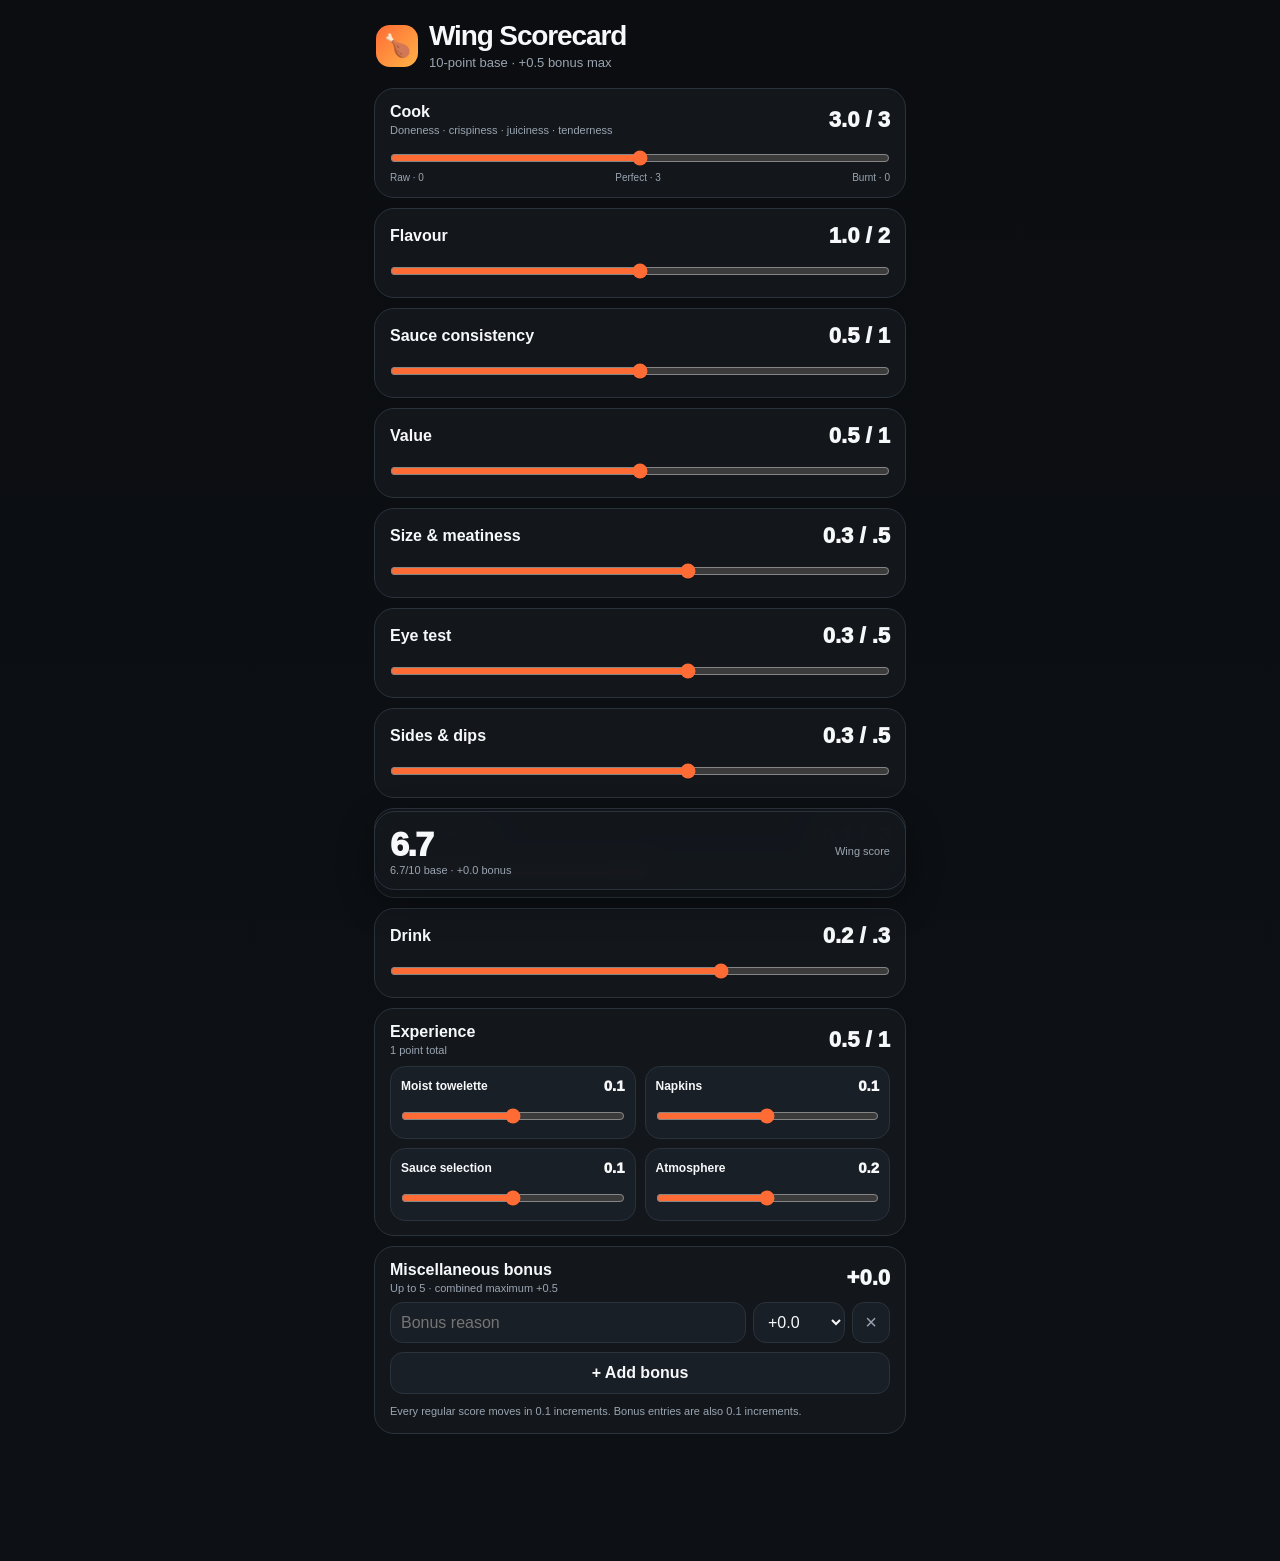
==== wing-scorecard/index.html @ 2685dff7 "Add interactive wing scorecard" ====
<!doctype html>
<html lang="en">
<head>
<meta charset="utf-8">
<meta name="viewport" content="width=device-width,initial-scale=1,viewport-fit=cover">
<title>Wing Scorecard</title>
<style>
:root{--bg:#0b0d10;--card:#13171c;--card2:#191f26;--line:#2a323c;--text:#f7f8fa;--muted:#9aa5b1;--accent:#ff6b35;--accent2:#ffb347}
*{box-sizing:border-box}
body{margin:0;background:linear-gradient(180deg,#0b0d10,#0d1116);color:var(--text);font-family:-apple-system,BlinkMacSystemFont,"Segoe UI",Inter,sans-serif}
main{max-width:560px;margin:auto;padding:18px 14px 34px}
header{display:flex;align-items:center;gap:11px;margin:4px 2px 18px}.logo{width:42px;height:42px;border-radius:14px;background:linear-gradient(135deg,var(--accent),var(--accent2));display:grid;place-items:center;font-size:22px}
h1{font-size:28px;line-height:1;margin:0;letter-spacing:-.04em}.subtitle{font-size:13px;color:var(--muted);margin-top:5px}
.card{background:var(--card);border:1px solid var(--line);border-radius:20px;padding:14px 15px;margin:10px 0}.topline{display:flex;align-items:center;justify-content:space-between;gap:12px}.label{font-weight:850}.hint{font-size:11px;color:var(--muted);margin-top:3px}.num{font-size:22px;font-weight:950;white-space:nowrap}
input[type=range]{width:100%;margin:14px 0 0;accent-color:var(--accent)}.ends{display:flex;justify-content:space-between;color:var(--muted);font-size:10px;margin-top:2px}
.grid{display:grid;grid-template-columns:1fr 1fr;gap:9px;margin-top:10px}.mini{background:var(--card2);border:1px solid var(--line);border-radius:15px;padding:10px}.mini .label{font-size:12px}.mini .num{font-size:15px}
.bonus-item{display:grid;grid-template-columns:minmax(0,1fr) 92px 38px;gap:7px;margin-top:8px}input[type=text],select,button{font:inherit}input[type=text],select{min-width:0;background:var(--card2);color:var(--text);border:1px solid var(--line);border-radius:13px;padding:10px}.remove{background:var(--card2);border:1px solid var(--line);border-radius:12px;color:var(--muted);font-size:20px}.add{width:100%;margin-top:9px;background:var(--card2);color:var(--text);border:1px solid var(--line);border-radius:13px;padding:11px;font-weight:800}.note{font-size:11px;line-height:1.4;color:var(--muted);margin-top:10px}
.total{position:sticky;bottom:10px;z-index:10;margin-top:14px;background:rgba(19,23,28,.97);backdrop-filter:blur(16px);border:1px solid var(--line);border-radius:21px;padding:13px 15px;display:flex;align-items:center;justify-content:space-between;box-shadow:0 12px 35px rgba(0,0,0,.35)}.final{font-size:34px;font-weight:950;letter-spacing:-.05em}.detail{font-size:11px;color:var(--muted)}@media(max-width:360px){.grid{grid-template-columns:1fr}.bonus-item{grid-template-columns:minmax(0,1fr) 84px 36px}}
</style>
</head>
<body>
<main>
<header><div class="logo">🍗</div><div><h1>Wing Scorecard</h1><div class="subtitle">10-point base · +0.5 bonus max</div></div></header>
<div class="card"><div class="topline"><div><div class="label">Cook</div><div class="hint">Doneness · crispiness · juiciness · tenderness</div></div><div class="num"><span id="cookScore">3.0</span> / 3</div></div><input id="cook" type="range" min="0" max="60" step="1" value="30"><div class="ends"><span>Raw · 0</span><span>Perfect · 3</span><span>Burnt · 0</span></div></div>
<div class="card"><div class="topline"><div class="label">Flavour</div><div class="num"><span id="flavourScore">1.0</span> / 2</div></div><input id="flavour" type="range" min="0" max="2" step=".1" value="1"></div>
<div class="card"><div class="topline"><div class="label">Sauce consistency</div><div class="num"><span id="sauceScore">0.5</span> / 1</div></div><input id="sauce" type="range" min="0" max="1" step=".1" value=".5"></div>
<div class="card"><div class="topline"><div class="label">Value</div><div class="num"><span id="valueScore">0.5</span> / 1</div></div><input id="value" type="range" min="0" max="1" step=".1" value=".5"></div>
<div class="card"><div class="topline"><div class="label">Size & meatiness</div><div class="num"><span id="sizeScore">0.3</span> / .5</div></div><input id="size" type="range" min="0" max=".5" step=".1" value=".3"></div>
<div class="card"><div class="topline"><div class="label">Eye test</div><div class="num"><span id="eyeScore">0.3</span> / .5</div></div><input id="eye" type="range" min="0" max=".5" step=".1" value=".3"></div>
<div class="card"><div class="topline"><div class="label">Sides & dips</div><div class="num"><span id="sidesScore">0.3</span> / .5</div></div><input id="sides" type="range" min="0" max=".5" step=".1" value=".3"></div>
<div class="card"><div class="topline"><div class="label">Flats : drums</div><div class="num"><span id="ratioScore">0.1</span> / .2</div></div><input id="ratio" type="range" min="0" max=".2" step=".1" value=".1"></div>
<div class="card"><div class="topline"><div class="label">Drink</div><div class="num"><span id="drinkScore">0.2</span> / .3</div></div><input id="drink" type="range" min="0" max=".3" step=".1" value=".2"></div>
<div class="card"><div class="topline"><div><div class="label">Experience</div><div class="hint">1 point total</div></div><div class="num"><span id="experienceScore">0.5</span> / 1</div></div><div class="grid"><div class="mini"><div class="topline"><div class="label">Moist towelette</div><div class="num" id="towScore">0.1</div></div><input id="tow" type="range" min="0" max=".2" step=".1" value=".1"></div><div class="mini"><div class="topline"><div class="label">Napkins</div><div class="num" id="napScore">0.1</div></div><input id="nap" type="range" min="0" max=".2" step=".1" value=".1"></div><div class="mini"><div class="topline"><div class="label">Sauce selection</div><div class="num" id="selectionScore">0.1</div></div><input id="selection" type="range" min="0" max=".2" step=".1" value=".1"></div><div class="mini"><div class="topline"><div class="label">Atmosphere</div><div class="num" id="atmosphereScore">0.2</div></div><input id="atmosphere" type="range" min="0" max=".4" step=".1" value=".2"></div></div></div>
<div class="card"><div class="topline"><div><div class="label">Miscellaneous bonus</div><div class="hint">Up to 5 · combined maximum +0.5</div></div><div class="num" id="bonusTotal">+0.0</div></div><div id="bonusList"></div><button class="add" id="addBonusBtn" type="button">+ Add bonus</button><div class="note">Every regular score moves in 0.1 increments. Bonus entries are also 0.1 increments.</div></div>
<div class="total"><div><div class="final" id="finalScore">6.7</div><div class="detail"><span id="baseScore">6.7</span>/10 base · <span id="bonusDetail">+0.0</span> bonus</div></div><div class="detail">Wing score</div></div>
</main>
<script>
(function(){
const metricIds=["flavour","sauce","value","size","eye","sides","ratio","drink"];
const outputIds={flavour:"flavourScore",sauce:"sauceScore",value:"valueScore",size:"sizeScore",eye:"eyeScore",sides:"sidesScore",ratio:"ratioScore",drink:"drinkScore"};
function el(id){return document.getElementById(id)}
function val(id){return Number(el(id).value||0)}
function one(x){return (Math.round(x*10)/10).toFixed(1)}
function cookValue(){const p=val("cook");return Math.max(0,3-Math.abs(p-30)/10)}
function bonusTotal(){let t=0;document.querySelectorAll(".bonus-select").forEach(function(s){t+=Number(s.value||0)});return Math.round(t*10)/10}
function enforceBonus(changed){const all=[].slice.call(document.querySelectorAll(".bonus-select"));let others=0;all.forEach(function(s){if(s!==changed)others+=Number(s.value||0)});const allowed=Math.max(0,Math.round((0.5-others)*10)/10);if(Number(changed.value)>allowed)changed.value=allowed.toFixed(1)}
function update(){let cook=Math.round(cookValue()*10)/10;el("cookScore").textContent=one(cook);let base=cook;metricIds.forEach(function(id){const v=val(id);base+=v;el(outputIds[id]).textContent=one(v)});const tow=val("tow"),nap=val("nap"),sel=val("selection"),atm=val("atmosphere");el("towScore").textContent=one(tow);el("napScore").textContent=one(nap);el("selectionScore").textContent=one(sel);el("atmosphereScore").textContent=one(atm);const exp=Math.round((tow+nap+sel+atm)*10)/10;el("experienceScore").textContent=one(exp);base=Math.round((base+exp)*10)/10;const bonus=bonusTotal();const final=Math.round((base+bonus)*10)/10;el("baseScore").textContent=one(base);el("bonusTotal").textContent="+"+one(bonus);el("bonusDetail").textContent="+"+one(bonus);el("finalScore").textContent=one(final)}
function updateBonusButton(){const c=document.querySelectorAll(".bonus-item").length;const b=el("addBonusBtn");b.disabled=c>=5;b.textContent=c>=5?"5 bonuses max":"+ Add bonus";b.style.opacity=c>=5?".45":"1"}
function addBonus(){if(document.querySelectorAll(".bonus-item").length>=5)return;const row=document.createElement("div");row.className="bonus-item";const input=document.createElement("input");input.type="text";input.placeholder="Bonus reason";const select=document.createElement("select");select.className="bonus-select";for(let i=0;i<=5;i++){const o=document.createElement("option");o.value=(i/10).toFixed(1);o.textContent="+"+(i/10).toFixed(1);select.appendChild(o)}select.addEventListener("change",function(){enforceBonus(select);update()});const remove=document.createElement("button");remove.type="button";remove.className="remove";remove.textContent="×";remove.addEventListener("click",function(){row.remove();updateBonusButton();update()});row.appendChild(input);row.appendChild(select);row.appendChild(remove);el("bonusList").appendChild(row);updateBonusButton();update()}
["cook"].concat(metricIds,["tow","nap","selection","atmosphere"]).forEach(function(id){el(id).addEventListener("input",update);el(id).addEventListener("change",update)});el("addBonusBtn").addEventListener("click",addBonus);addBonus();update();
})();
</script>
</body>
</html>
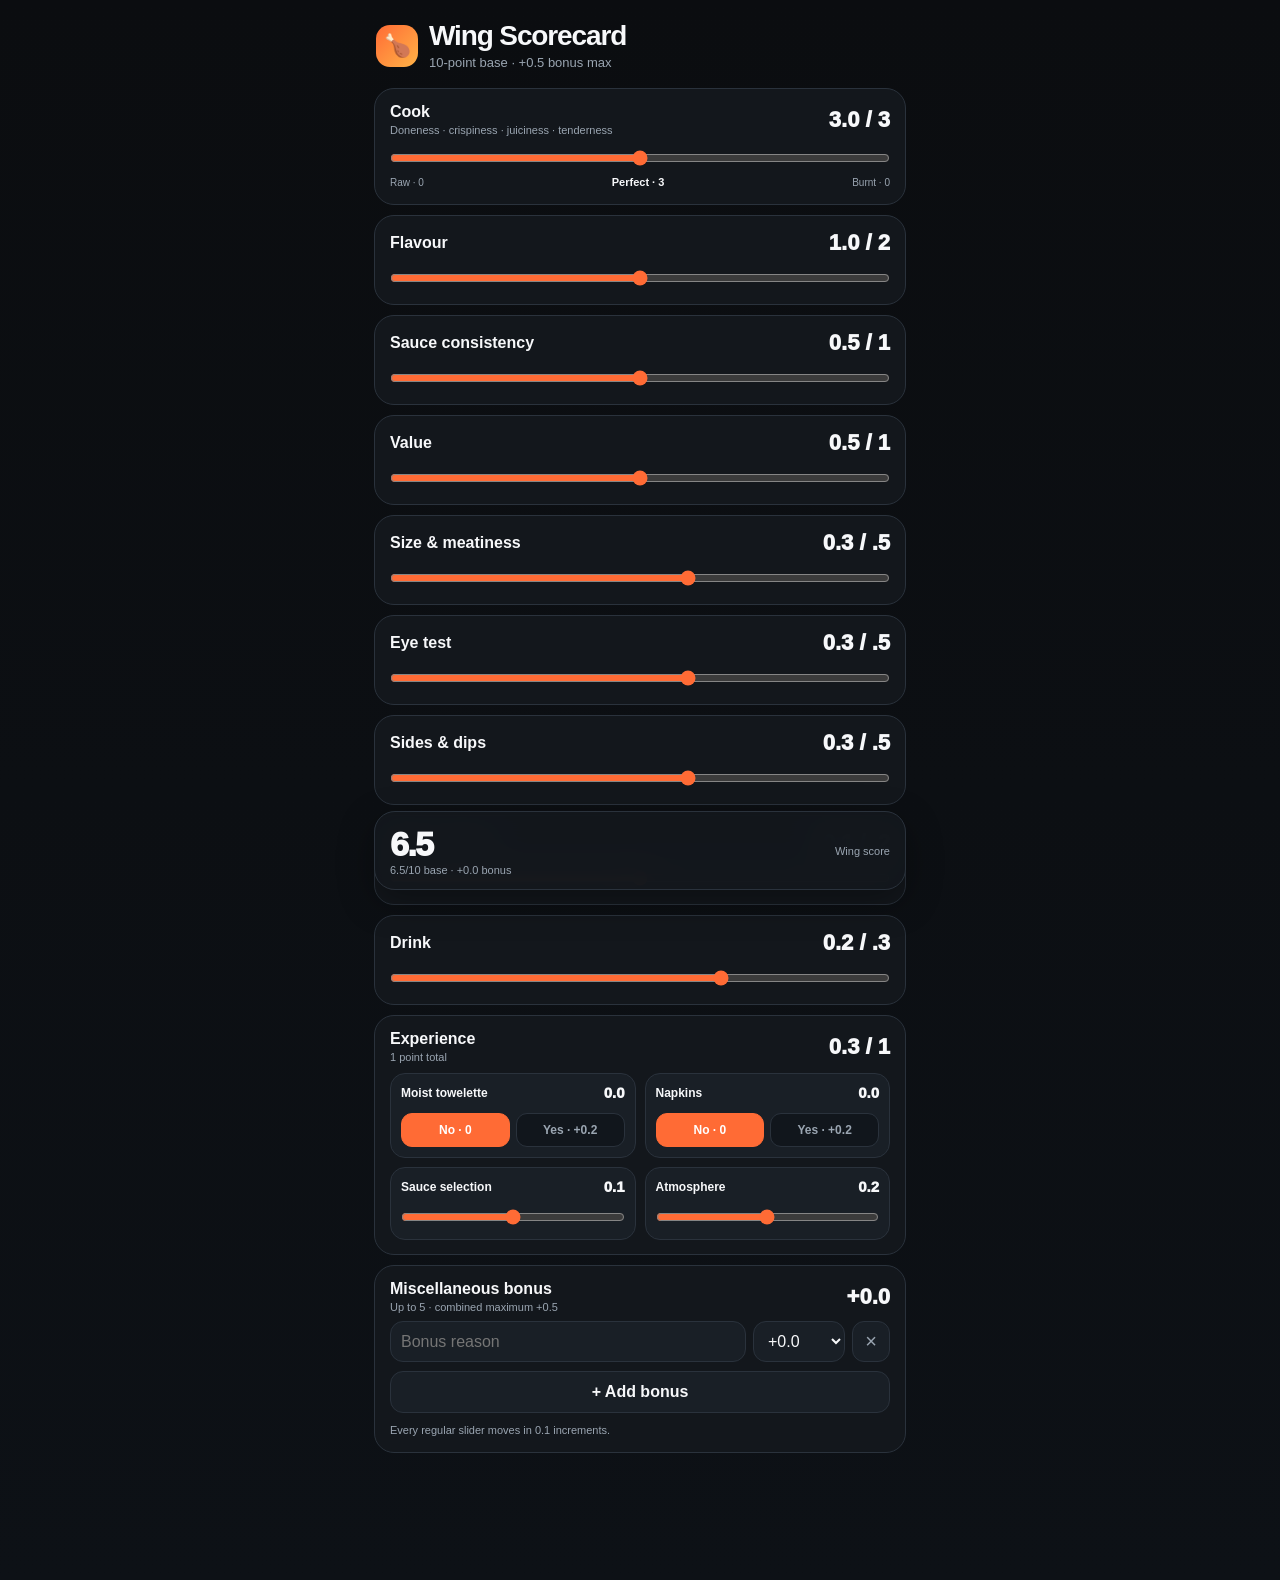
==== commit 36b1c291: "Refine cook slider and binary experience controls" ====
--- a/wing-scorecard/index.html
+++ b/wing-scorecard/index.html
@@ -6,22 +6,12 @@
 <title>Wing Scorecard</title>
 <style>
 :root{--bg:#0b0d10;--card:#13171c;--card2:#191f26;--line:#2a323c;--text:#f7f8fa;--muted:#9aa5b1;--accent:#ff6b35;--accent2:#ffb347}
-*{box-sizing:border-box}
-body{margin:0;background:linear-gradient(180deg,#0b0d10,#0d1116);color:var(--text);font-family:-apple-system,BlinkMacSystemFont,"Segoe UI",Inter,sans-serif}
-main{max-width:560px;margin:auto;padding:18px 14px 34px}
-header{display:flex;align-items:center;gap:11px;margin:4px 2px 18px}.logo{width:42px;height:42px;border-radius:14px;background:linear-gradient(135deg,var(--accent),var(--accent2));display:grid;place-items:center;font-size:22px}
-h1{font-size:28px;line-height:1;margin:0;letter-spacing:-.04em}.subtitle{font-size:13px;color:var(--muted);margin-top:5px}
-.card{background:var(--card);border:1px solid var(--line);border-radius:20px;padding:14px 15px;margin:10px 0}.topline{display:flex;align-items:center;justify-content:space-between;gap:12px}.label{font-weight:850}.hint{font-size:11px;color:var(--muted);margin-top:3px}.num{font-size:22px;font-weight:950;white-space:nowrap}
-input[type=range]{width:100%;margin:14px 0 0;accent-color:var(--accent)}.ends{display:flex;justify-content:space-between;color:var(--muted);font-size:10px;margin-top:2px}
-.grid{display:grid;grid-template-columns:1fr 1fr;gap:9px;margin-top:10px}.mini{background:var(--card2);border:1px solid var(--line);border-radius:15px;padding:10px}.mini .label{font-size:12px}.mini .num{font-size:15px}
-.bonus-item{display:grid;grid-template-columns:minmax(0,1fr) 92px 38px;gap:7px;margin-top:8px}input[type=text],select,button{font:inherit}input[type=text],select{min-width:0;background:var(--card2);color:var(--text);border:1px solid var(--line);border-radius:13px;padding:10px}.remove{background:var(--card2);border:1px solid var(--line);border-radius:12px;color:var(--muted);font-size:20px}.add{width:100%;margin-top:9px;background:var(--card2);color:var(--text);border:1px solid var(--line);border-radius:13px;padding:11px;font-weight:800}.note{font-size:11px;line-height:1.4;color:var(--muted);margin-top:10px}
-.total{position:sticky;bottom:10px;z-index:10;margin-top:14px;background:rgba(19,23,28,.97);backdrop-filter:blur(16px);border:1px solid var(--line);border-radius:21px;padding:13px 15px;display:flex;align-items:center;justify-content:space-between;box-shadow:0 12px 35px rgba(0,0,0,.35)}.final{font-size:34px;font-weight:950;letter-spacing:-.05em}.detail{font-size:11px;color:var(--muted)}@media(max-width:360px){.grid{grid-template-columns:1fr}.bonus-item{grid-template-columns:minmax(0,1fr) 84px 36px}}
+*{box-sizing:border-box}body{margin:0;background:linear-gradient(180deg,#0b0d10,#0d1116);color:var(--text);font-family:-apple-system,BlinkMacSystemFont,"Segoe UI",Inter,sans-serif}main{max-width:560px;margin:auto;padding:18px 14px 34px}header{display:flex;align-items:center;gap:11px;margin:4px 2px 18px}.logo{width:42px;height:42px;border-radius:14px;background:linear-gradient(135deg,var(--accent),var(--accent2));display:grid;place-items:center;font-size:22px}h1{font-size:28px;line-height:1;margin:0;letter-spacing:-.04em}.subtitle{font-size:13px;color:var(--muted);margin-top:5px}.card{background:var(--card);border:1px solid var(--line);border-radius:20px;padding:14px 15px;margin:10px 0}.topline{display:flex;align-items:center;justify-content:space-between;gap:12px}.label{font-weight:850}.hint{font-size:11px;color:var(--muted);margin-top:3px}.num{font-size:22px;font-weight:950;white-space:nowrap}input[type=range]{width:100%;margin:14px 0 0;accent-color:var(--accent)}.ends{display:flex;justify-content:space-between;align-items:center;color:var(--muted);font-size:10px;margin-top:4px}.perfect{appearance:none;border:0;background:transparent;color:var(--text);font-weight:900;font-size:11px;padding:6px 12px;margin:-4px 0;border-radius:999px;cursor:pointer}.perfect:active{background:var(--card2)}.grid{display:grid;grid-template-columns:1fr 1fr;gap:9px;margin-top:10px}.mini{background:var(--card2);border:1px solid var(--line);border-radius:15px;padding:10px}.mini .label{font-size:12px}.mini .num{font-size:15px}.binary{display:grid;grid-template-columns:1fr 1fr;gap:6px;margin-top:12px}.binary button{border:1px solid var(--line);border-radius:11px;padding:9px 6px;background:#11161c;color:var(--muted);font-weight:850;font-size:12px}.binary button.active{background:var(--accent);border-color:var(--accent);color:#fff}.bonus-item{display:grid;grid-template-columns:minmax(0,1fr) 92px 38px;gap:7px;margin-top:8px}input[type=text],select,button{font:inherit}input[type=text],select{min-width:0;background:var(--card2);color:var(--text);border:1px solid var(--line);border-radius:13px;padding:10px}.remove{background:var(--card2);border:1px solid var(--line);border-radius:12px;color:var(--muted);font-size:20px}.add{width:100%;margin-top:9px;background:var(--card2);color:var(--text);border:1px solid var(--line);border-radius:13px;padding:11px;font-weight:800}.note{font-size:11px;line-height:1.4;color:var(--muted);margin-top:10px}.total{position:sticky;bottom:10px;z-index:10;margin-top:14px;background:rgba(19,23,28,.97);backdrop-filter:blur(16px);border:1px solid var(--line);border-radius:21px;padding:13px 15px;display:flex;align-items:center;justify-content:space-between;box-shadow:0 12px 35px rgba(0,0,0,.35)}.final{font-size:34px;font-weight:950;letter-spacing:-.05em}.detail{font-size:11px;color:var(--muted)}@media(max-width:360px){.grid{grid-template-columns:1fr}.bonus-item{grid-template-columns:minmax(0,1fr) 84px 36px}}
 </style>
 </head>
-<body>
-<main>
+<body><main>
 <header><div class="logo">🍗</div><div><h1>Wing Scorecard</h1><div class="subtitle">10-point base · +0.5 bonus max</div></div></header>
-<div class="card"><div class="topline"><div><div class="label">Cook</div><div class="hint">Doneness · crispiness · juiciness · tenderness</div></div><div class="num"><span id="cookScore">3.0</span> / 3</div></div><input id="cook" type="range" min="0" max="60" step="1" value="30"><div class="ends"><span>Raw · 0</span><span>Perfect · 3</span><span>Burnt · 0</span></div></div>
+<div class="card"><div class="topline"><div><div class="label">Cook</div><div class="hint">Doneness · crispiness · juiciness · tenderness</div></div><div class="num"><span id="cookScore">3.0</span> / 3</div></div><input id="cook" type="range" min="0" max="60" step="1" value="30"><div class="ends"><span>Raw · 0</span><button class="perfect" id="perfectCook" type="button">Perfect · 3</button><span>Burnt · 0</span></div></div>
 <div class="card"><div class="topline"><div class="label">Flavour</div><div class="num"><span id="flavourScore">1.0</span> / 2</div></div><input id="flavour" type="range" min="0" max="2" step=".1" value="1"></div>
 <div class="card"><div class="topline"><div class="label">Sauce consistency</div><div class="num"><span id="sauceScore">0.5</span> / 1</div></div><input id="sauce" type="range" min="0" max="1" step=".1" value=".5"></div>
 <div class="card"><div class="topline"><div class="label">Value</div><div class="num"><span id="valueScore">0.5</span> / 1</div></div><input id="value" type="range" min="0" max="1" step=".1" value=".5"></div>
@@ -30,25 +20,27 @@
 <div class="card"><div class="topline"><div class="label">Sides & dips</div><div class="num"><span id="sidesScore">0.3</span> / .5</div></div><input id="sides" type="range" min="0" max=".5" step=".1" value=".3"></div>
 <div class="card"><div class="topline"><div class="label">Flats : drums</div><div class="num"><span id="ratioScore">0.1</span> / .2</div></div><input id="ratio" type="range" min="0" max=".2" step=".1" value=".1"></div>
 <div class="card"><div class="topline"><div class="label">Drink</div><div class="num"><span id="drinkScore">0.2</span> / .3</div></div><input id="drink" type="range" min="0" max=".3" step=".1" value=".2"></div>
-<div class="card"><div class="topline"><div><div class="label">Experience</div><div class="hint">1 point total</div></div><div class="num"><span id="experienceScore">0.5</span> / 1</div></div><div class="grid"><div class="mini"><div class="topline"><div class="label">Moist towelette</div><div class="num" id="towScore">0.1</div></div><input id="tow" type="range" min="0" max=".2" step=".1" value=".1"></div><div class="mini"><div class="topline"><div class="label">Napkins</div><div class="num" id="napScore">0.1</div></div><input id="nap" type="range" min="0" max=".2" step=".1" value=".1"></div><div class="mini"><div class="topline"><div class="label">Sauce selection</div><div class="num" id="selectionScore">0.1</div></div><input id="selection" type="range" min="0" max=".2" step=".1" value=".1"></div><div class="mini"><div class="topline"><div class="label">Atmosphere</div><div class="num" id="atmosphereScore">0.2</div></div><input id="atmosphere" type="range" min="0" max=".4" step=".1" value=".2"></div></div></div>
-<div class="card"><div class="topline"><div><div class="label">Miscellaneous bonus</div><div class="hint">Up to 5 · combined maximum +0.5</div></div><div class="num" id="bonusTotal">+0.0</div></div><div id="bonusList"></div><button class="add" id="addBonusBtn" type="button">+ Add bonus</button><div class="note">Every regular score moves in 0.1 increments. Bonus entries are also 0.1 increments.</div></div>
-<div class="total"><div><div class="final" id="finalScore">6.7</div><div class="detail"><span id="baseScore">6.7</span>/10 base · <span id="bonusDetail">+0.0</span> bonus</div></div><div class="detail">Wing score</div></div>
+<div class="card"><div class="topline"><div><div class="label">Experience</div><div class="hint">1 point total</div></div><div class="num"><span id="experienceScore">0.3</span> / 1</div></div><div class="grid">
+<div class="mini"><div class="topline"><div class="label">Moist towelette</div><div class="num" id="towScore">0.0</div></div><div class="binary" data-binary="tow"><button type="button" class="active" data-value="0">No · 0</button><button type="button" data-value=".2">Yes · +0.2</button></div></div>
+<div class="mini"><div class="topline"><div class="label">Napkins</div><div class="num" id="napScore">0.0</div></div><div class="binary" data-binary="nap"><button type="button" class="active" data-value="0">No · 0</button><button type="button" data-value=".2">Yes · +0.2</button></div></div>
+<div class="mini"><div class="topline"><div class="label">Sauce selection</div><div class="num" id="selectionScore">0.1</div></div><input id="selection" type="range" min="0" max=".2" step=".1" value=".1"></div>
+<div class="mini"><div class="topline"><div class="label">Atmosphere</div><div class="num" id="atmosphereScore">0.2</div></div><input id="atmosphere" type="range" min="0" max=".4" step=".1" value=".2"></div></div></div>
+<div class="card"><div class="topline"><div><div class="label">Miscellaneous bonus</div><div class="hint">Up to 5 · combined maximum +0.5</div></div><div class="num" id="bonusTotal">+0.0</div></div><div id="bonusList"></div><button class="add" id="addBonusBtn" type="button">+ Add bonus</button><div class="note">Every regular slider moves in 0.1 increments.</div></div>
+<div class="total"><div><div class="final" id="finalScore">6.5</div><div class="detail"><span id="baseScore">6.5</span>/10 base · <span id="bonusDetail">+0.0</span> bonus</div></div><div class="detail">Wing score</div></div>
 </main>
 <script>
 (function(){
-const metricIds=["flavour","sauce","value","size","eye","sides","ratio","drink"];
-const outputIds={flavour:"flavourScore",sauce:"sauceScore",value:"valueScore",size:"sizeScore",eye:"eyeScore",sides:"sidesScore",ratio:"ratioScore",drink:"drinkScore"};
-function el(id){return document.getElementById(id)}
-function val(id){return Number(el(id).value||0)}
-function one(x){return (Math.round(x*10)/10).toFixed(1)}
-function cookValue(){const p=val("cook");return Math.max(0,3-Math.abs(p-30)/10)}
+const metricIds=["flavour","sauce","value","size","eye","sides","ratio","drink"],outputIds={flavour:"flavourScore",sauce:"sauceScore",value:"valueScore",size:"sizeScore",eye:"eyeScore",sides:"sidesScore",ratio:"ratioScore",drink:"drinkScore"};
+const binaryValues={tow:0,nap:0};
+function el(id){return document.getElementById(id)}function val(id){return Number(el(id).value||0)}function one(x){return(Math.round(x*10)/10).toFixed(1)}function cookValue(){const p=val("cook");return Math.max(0,3-Math.abs(p-30)/10)}
 function bonusTotal(){let t=0;document.querySelectorAll(".bonus-select").forEach(function(s){t+=Number(s.value||0)});return Math.round(t*10)/10}
-function enforceBonus(changed){const all=[].slice.call(document.querySelectorAll(".bonus-select"));let others=0;all.forEach(function(s){if(s!==changed)others+=Number(s.value||0)});const allowed=Math.max(0,Math.round((0.5-others)*10)/10);if(Number(changed.value)>allowed)changed.value=allowed.toFixed(1)}
-function update(){let cook=Math.round(cookValue()*10)/10;el("cookScore").textContent=one(cook);let base=cook;metricIds.forEach(function(id){const v=val(id);base+=v;el(outputIds[id]).textContent=one(v)});const tow=val("tow"),nap=val("nap"),sel=val("selection"),atm=val("atmosphere");el("towScore").textContent=one(tow);el("napScore").textContent=one(nap);el("selectionScore").textContent=one(sel);el("atmosphereScore").textContent=one(atm);const exp=Math.round((tow+nap+sel+atm)*10)/10;el("experienceScore").textContent=one(exp);base=Math.round((base+exp)*10)/10;const bonus=bonusTotal();const final=Math.round((base+bonus)*10)/10;el("baseScore").textContent=one(base);el("bonusTotal").textContent="+"+one(bonus);el("bonusDetail").textContent="+"+one(bonus);el("finalScore").textContent=one(final)}
-function updateBonusButton(){const c=document.querySelectorAll(".bonus-item").length;const b=el("addBonusBtn");b.disabled=c>=5;b.textContent=c>=5?"5 bonuses max":"+ Add bonus";b.style.opacity=c>=5?".45":"1"}
-function addBonus(){if(document.querySelectorAll(".bonus-item").length>=5)return;const row=document.createElement("div");row.className="bonus-item";const input=document.createElement("input");input.type="text";input.placeholder="Bonus reason";const select=document.createElement("select");select.className="bonus-select";for(let i=0;i<=5;i++){const o=document.createElement("option");o.value=(i/10).toFixed(1);o.textContent="+"+(i/10).toFixed(1);select.appendChild(o)}select.addEventListener("change",function(){enforceBonus(select);update()});const remove=document.createElement("button");remove.type="button";remove.className="remove";remove.textContent="×";remove.addEventListener("click",function(){row.remove();updateBonusButton();update()});row.appendChild(input);row.appendChild(select);row.appendChild(remove);el("bonusList").appendChild(row);updateBonusButton();update()}
-["cook"].concat(metricIds,["tow","nap","selection","atmosphere"]).forEach(function(id){el(id).addEventListener("input",update);el(id).addEventListener("change",update)});el("addBonusBtn").addEventListener("click",addBonus);addBonus();update();
+function enforceBonus(changed){const all=[].slice.call(document.querySelectorAll(".bonus-select"));let others=0;all.forEach(function(s){if(s!==changed)others+=Number(s.value||0)});const allowed=Math.max(0,Math.round((.5-others)*10)/10);if(Number(changed.value)>allowed)changed.value=allowed.toFixed(1)}
+function update(){let cook=Math.round(cookValue()*10)/10;el("cookScore").textContent=one(cook);let base=cook;metricIds.forEach(function(id){const v=val(id);base+=v;el(outputIds[id]).textContent=one(v)});const tow=binaryValues.tow,nap=binaryValues.nap,sel=val("selection"),atm=val("atmosphere");el("towScore").textContent=one(tow);el("napScore").textContent=one(nap);el("selectionScore").textContent=one(sel);el("atmosphereScore").textContent=one(atm);const exp=Math.round((tow+nap+sel+atm)*10)/10;el("experienceScore").textContent=one(exp);base=Math.round((base+exp)*10)/10;const bonus=bonusTotal(),final=Math.round((base+bonus)*10)/10;el("baseScore").textContent=one(base);el("bonusTotal").textContent="+"+one(bonus);el("bonusDetail").textContent="+"+one(bonus);el("finalScore").textContent=one(final)}
+function updateBonusButton(){const c=document.querySelectorAll(".bonus-item").length,b=el("addBonusBtn");b.disabled=c>=5;b.textContent=c>=5?"5 bonuses max":"+ Add bonus";b.style.opacity=c>=5?".45":"1"}
+function addBonus(){if(document.querySelectorAll(".bonus-item").length>=5)return;const row=document.createElement("div");row.className="bonus-item";const input=document.createElement("input");input.type="text";input.placeholder="Bonus reason";const select=document.createElement("select");select.className="bonus-select";for(let i=0;i<=5;i++){const o=document.createElement("option");o.value=(i/10).toFixed(1);o.textContent="+"+(i/10).toFixed(1);select.appendChild(o)}select.addEventListener("change",function(){enforceBonus(select);update()});const remove=document.createElement("button");remove.type="button";remove.className="remove";remove.textContent="×";remove.addEventListener("click",function(){row.remove();updateBonusButton();update()});row.append(input,select,remove);el("bonusList").appendChild(row);updateBonusButton();update()}
+const cook=el("cook");cook.addEventListener("input",function(){const p=Number(cook.value);if(Math.abs(p-30)<=2)cook.value=30;update()});cook.addEventListener("change",update);el("perfectCook").addEventListener("click",function(){cook.value=30;update()});
+metricIds.concat(["selection","atmosphere"]).forEach(function(id){el(id).addEventListener("input",update);el(id).addEventListener("change",update)});
+document.querySelectorAll(".binary").forEach(function(group){group.querySelectorAll("button").forEach(function(btn){btn.addEventListener("click",function(){const key=group.dataset.binary;binaryValues[key]=Number(btn.dataset.value);group.querySelectorAll("button").forEach(function(b){b.classList.toggle("active",b===btn)});update()})})});
+el("addBonusBtn").addEventListener("click",addBonus);addBonus();update();
 })();
-</script>
-</body>
-</html>+</script></body></html>
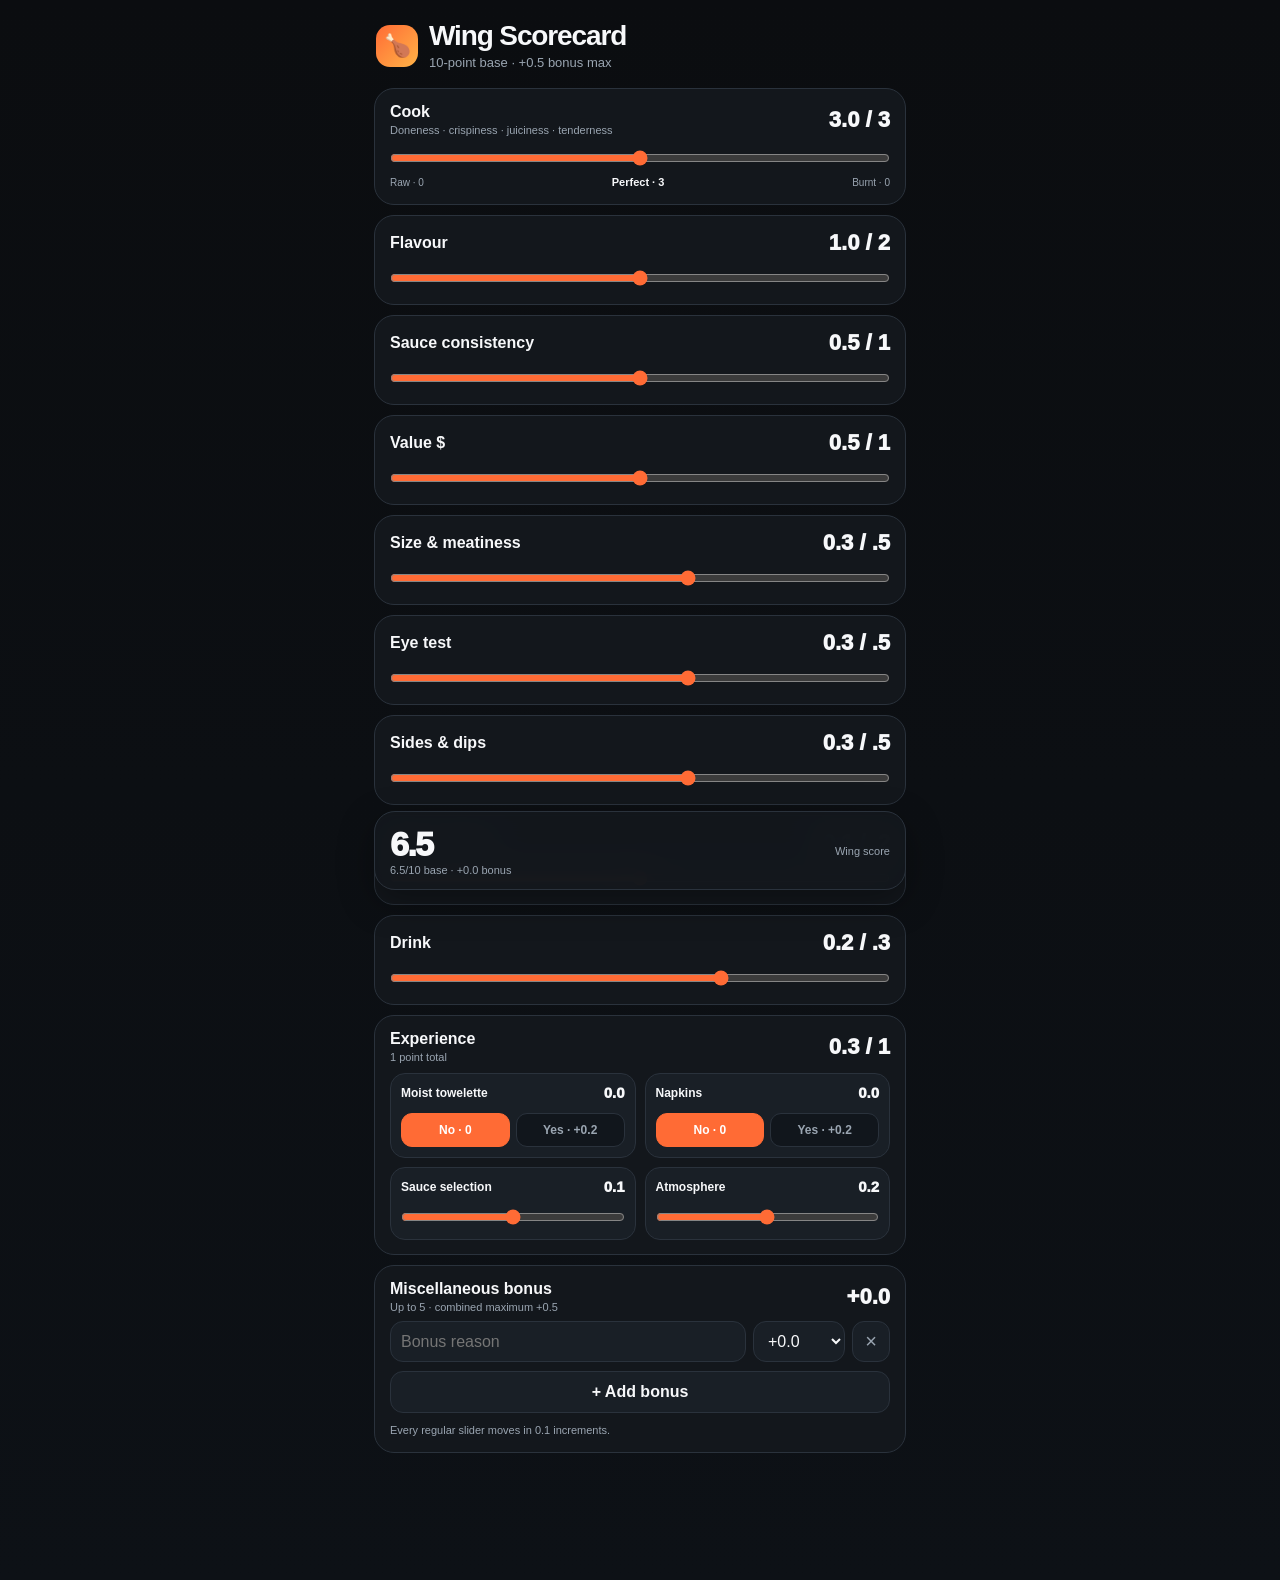
==== commit ebe2091a: "Add dollar sign to Value label" ====
--- a/wing-scorecard/index.html
+++ b/wing-scorecard/index.html
@@ -14,7 +14,7 @@
 <div class="card"><div class="topline"><div><div class="label">Cook</div><div class="hint">Doneness · crispiness · juiciness · tenderness</div></div><div class="num"><span id="cookScore">3.0</span> / 3</div></div><input id="cook" type="range" min="0" max="60" step="1" value="30"><div class="ends"><span>Raw · 0</span><button class="perfect" id="perfectCook" type="button">Perfect · 3</button><span>Burnt · 0</span></div></div>
 <div class="card"><div class="topline"><div class="label">Flavour</div><div class="num"><span id="flavourScore">1.0</span> / 2</div></div><input id="flavour" type="range" min="0" max="2" step=".1" value="1"></div>
 <div class="card"><div class="topline"><div class="label">Sauce consistency</div><div class="num"><span id="sauceScore">0.5</span> / 1</div></div><input id="sauce" type="range" min="0" max="1" step=".1" value=".5"></div>
-<div class="card"><div class="topline"><div class="label">Value</div><div class="num"><span id="valueScore">0.5</span> / 1</div></div><input id="value" type="range" min="0" max="1" step=".1" value=".5"></div>
+<div class="card"><div class="topline"><div class="label">Value $</div><div class="num"><span id="valueScore">0.5</span> / 1</div></div><input id="value" type="range" min="0" max="1" step=".1" value=".5"></div>
 <div class="card"><div class="topline"><div class="label">Size & meatiness</div><div class="num"><span id="sizeScore">0.3</span> / .5</div></div><input id="size" type="range" min="0" max=".5" step=".1" value=".3"></div>
 <div class="card"><div class="topline"><div class="label">Eye test</div><div class="num"><span id="eyeScore">0.3</span> / .5</div></div><input id="eye" type="range" min="0" max=".5" step=".1" value=".3"></div>
 <div class="card"><div class="topline"><div class="label">Sides & dips</div><div class="num"><span id="sidesScore">0.3</span> / .5</div></div><input id="sides" type="range" min="0" max=".5" step=".1" value=".3"></div>
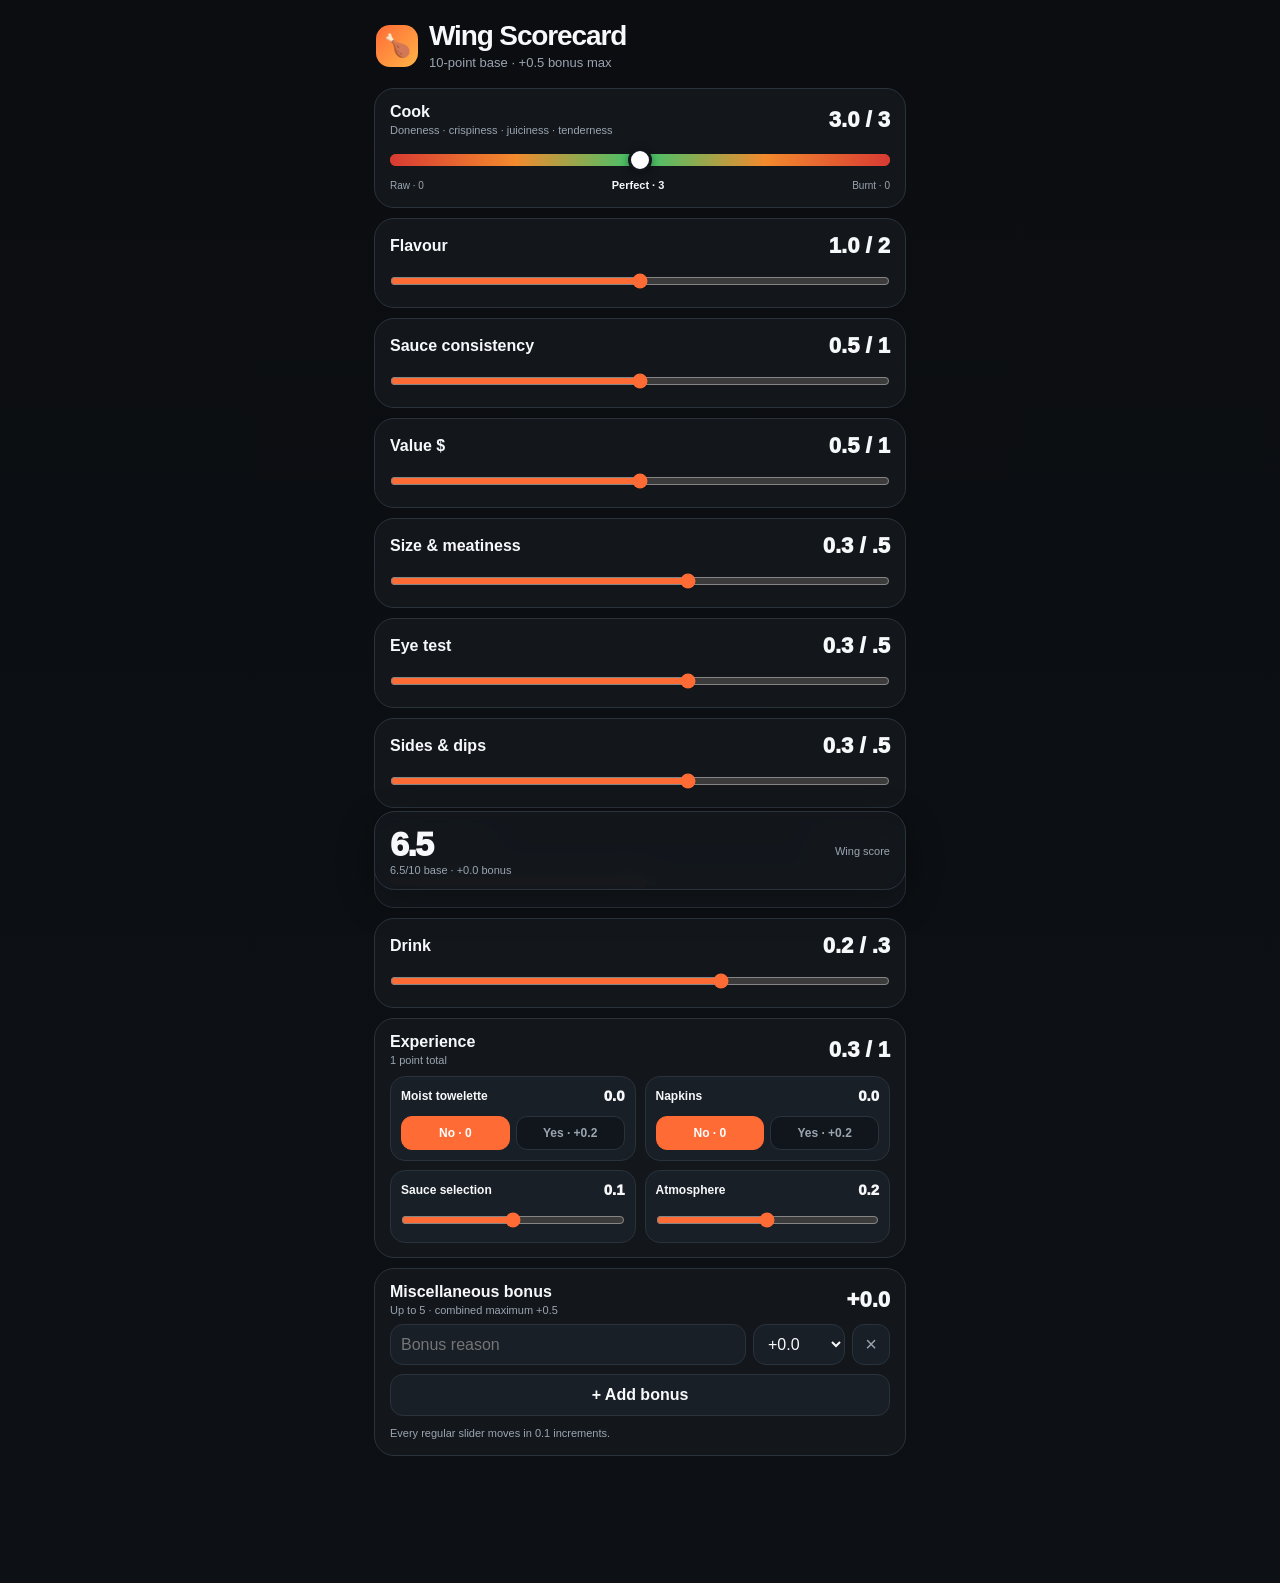
==== commit 045f556e: "Add red-green-red cook slider gradient" ====
--- a/wing-scorecard/index.html
+++ b/wing-scorecard/index.html
@@ -6,7 +6,13 @@
 <title>Wing Scorecard</title>
 <style>
 :root{--bg:#0b0d10;--card:#13171c;--card2:#191f26;--line:#2a323c;--text:#f7f8fa;--muted:#9aa5b1;--accent:#ff6b35;--accent2:#ffb347}
-*{box-sizing:border-box}body{margin:0;background:linear-gradient(180deg,#0b0d10,#0d1116);color:var(--text);font-family:-apple-system,BlinkMacSystemFont,"Segoe UI",Inter,sans-serif}main{max-width:560px;margin:auto;padding:18px 14px 34px}header{display:flex;align-items:center;gap:11px;margin:4px 2px 18px}.logo{width:42px;height:42px;border-radius:14px;background:linear-gradient(135deg,var(--accent),var(--accent2));display:grid;place-items:center;font-size:22px}h1{font-size:28px;line-height:1;margin:0;letter-spacing:-.04em}.subtitle{font-size:13px;color:var(--muted);margin-top:5px}.card{background:var(--card);border:1px solid var(--line);border-radius:20px;padding:14px 15px;margin:10px 0}.topline{display:flex;align-items:center;justify-content:space-between;gap:12px}.label{font-weight:850}.hint{font-size:11px;color:var(--muted);margin-top:3px}.num{font-size:22px;font-weight:950;white-space:nowrap}input[type=range]{width:100%;margin:14px 0 0;accent-color:var(--accent)}.ends{display:flex;justify-content:space-between;align-items:center;color:var(--muted);font-size:10px;margin-top:4px}.perfect{appearance:none;border:0;background:transparent;color:var(--text);font-weight:900;font-size:11px;padding:6px 12px;margin:-4px 0;border-radius:999px;cursor:pointer}.perfect:active{background:var(--card2)}.grid{display:grid;grid-template-columns:1fr 1fr;gap:9px;margin-top:10px}.mini{background:var(--card2);border:1px solid var(--line);border-radius:15px;padding:10px}.mini .label{font-size:12px}.mini .num{font-size:15px}.binary{display:grid;grid-template-columns:1fr 1fr;gap:6px;margin-top:12px}.binary button{border:1px solid var(--line);border-radius:11px;padding:9px 6px;background:#11161c;color:var(--muted);font-weight:850;font-size:12px}.binary button.active{background:var(--accent);border-color:var(--accent);color:#fff}.bonus-item{display:grid;grid-template-columns:minmax(0,1fr) 92px 38px;gap:7px;margin-top:8px}input[type=text],select,button{font:inherit}input[type=text],select{min-width:0;background:var(--card2);color:var(--text);border:1px solid var(--line);border-radius:13px;padding:10px}.remove{background:var(--card2);border:1px solid var(--line);border-radius:12px;color:var(--muted);font-size:20px}.add{width:100%;margin-top:9px;background:var(--card2);color:var(--text);border:1px solid var(--line);border-radius:13px;padding:11px;font-weight:800}.note{font-size:11px;line-height:1.4;color:var(--muted);margin-top:10px}.total{position:sticky;bottom:10px;z-index:10;margin-top:14px;background:rgba(19,23,28,.97);backdrop-filter:blur(16px);border:1px solid var(--line);border-radius:21px;padding:13px 15px;display:flex;align-items:center;justify-content:space-between;box-shadow:0 12px 35px rgba(0,0,0,.35)}.final{font-size:34px;font-weight:950;letter-spacing:-.05em}.detail{font-size:11px;color:var(--muted)}@media(max-width:360px){.grid{grid-template-columns:1fr}.bonus-item{grid-template-columns:minmax(0,1fr) 84px 36px}}
+*{box-sizing:border-box}body{margin:0;background:linear-gradient(180deg,#0b0d10,#0d1116);color:var(--text);font-family:-apple-system,BlinkMacSystemFont,"Segoe UI",Inter,sans-serif}main{max-width:560px;margin:auto;padding:18px 14px 34px}header{display:flex;align-items:center;gap:11px;margin:4px 2px 18px}.logo{width:42px;height:42px;border-radius:14px;background:linear-gradient(135deg,var(--accent),var(--accent2));display:grid;place-items:center;font-size:22px}h1{font-size:28px;line-height:1;margin:0;letter-spacing:-.04em}.subtitle{font-size:13px;color:var(--muted);margin-top:5px}.card{background:var(--card);border:1px solid var(--line);border-radius:20px;padding:14px 15px;margin:10px 0}.topline{display:flex;align-items:center;justify-content:space-between;gap:12px}.label{font-weight:850}.hint{font-size:11px;color:var(--muted);margin-top:3px}.num{font-size:22px;font-weight:950;white-space:nowrap}input[type=range]{width:100%;margin:14px 0 0;accent-color:var(--accent)}
+#cook{-webkit-appearance:none;appearance:none;height:12px;border-radius:999px;background:linear-gradient(90deg,#d83a32 0%,#f28a2e 25%,#39c66d 50%,#f28a2e 75%,#d83a32 100%);outline:none;margin-top:18px}
+#cook::-webkit-slider-runnable-track{height:12px;border-radius:999px;background:linear-gradient(90deg,#d83a32 0%,#f28a2e 25%,#39c66d 50%,#f28a2e 75%,#d83a32 100%)}
+#cook::-webkit-slider-thumb{-webkit-appearance:none;appearance:none;width:24px;height:24px;border-radius:50%;background:#fff;border:3px solid #11161c;box-shadow:0 2px 8px rgba(0,0,0,.4);margin-top:-6px}
+#cook::-moz-range-track{height:12px;border-radius:999px;background:linear-gradient(90deg,#d83a32 0%,#f28a2e 25%,#39c66d 50%,#f28a2e 75%,#d83a32 100%)}
+#cook::-moz-range-thumb{width:20px;height:20px;border-radius:50%;background:#fff;border:3px solid #11161c;box-shadow:0 2px 8px rgba(0,0,0,.4)}
+.ends{display:flex;justify-content:space-between;align-items:center;color:var(--muted);font-size:10px;margin-top:7px}.perfect{appearance:none;border:0;background:transparent;color:var(--text);font-weight:900;font-size:11px;padding:6px 12px;margin:-4px 0;border-radius:999px;cursor:pointer}.perfect:active{background:var(--card2)}.grid{display:grid;grid-template-columns:1fr 1fr;gap:9px;margin-top:10px}.mini{background:var(--card2);border:1px solid var(--line);border-radius:15px;padding:10px}.mini .label{font-size:12px}.mini .num{font-size:15px}.binary{display:grid;grid-template-columns:1fr 1fr;gap:6px;margin-top:12px}.binary button{border:1px solid var(--line);border-radius:11px;padding:9px 6px;background:#11161c;color:var(--muted);font-weight:850;font-size:12px}.binary button.active{background:var(--accent);border-color:var(--accent);color:#fff}.bonus-item{display:grid;grid-template-columns:minmax(0,1fr) 92px 38px;gap:7px;margin-top:8px}input[type=text],select,button{font:inherit}input[type=text],select{min-width:0;background:var(--card2);color:var(--text);border:1px solid var(--line);border-radius:13px;padding:10px}.remove{background:var(--card2);border:1px solid var(--line);border-radius:12px;color:var(--muted);font-size:20px}.add{width:100%;margin-top:9px;background:var(--card2);color:var(--text);border:1px solid var(--line);border-radius:13px;padding:11px;font-weight:800}.note{font-size:11px;line-height:1.4;color:var(--muted);margin-top:10px}.total{position:sticky;bottom:10px;z-index:10;margin-top:14px;background:rgba(19,23,28,.97);backdrop-filter:blur(16px);border:1px solid var(--line);border-radius:21px;padding:13px 15px;display:flex;align-items:center;justify-content:space-between;box-shadow:0 12px 35px rgba(0,0,0,.35)}.final{font-size:34px;font-weight:950;letter-spacing:-.05em}.detail{font-size:11px;color:var(--muted)}@media(max-width:360px){.grid{grid-template-columns:1fr}.bonus-item{grid-template-columns:minmax(0,1fr) 84px 36px}}
 </style>
 </head>
 <body><main>
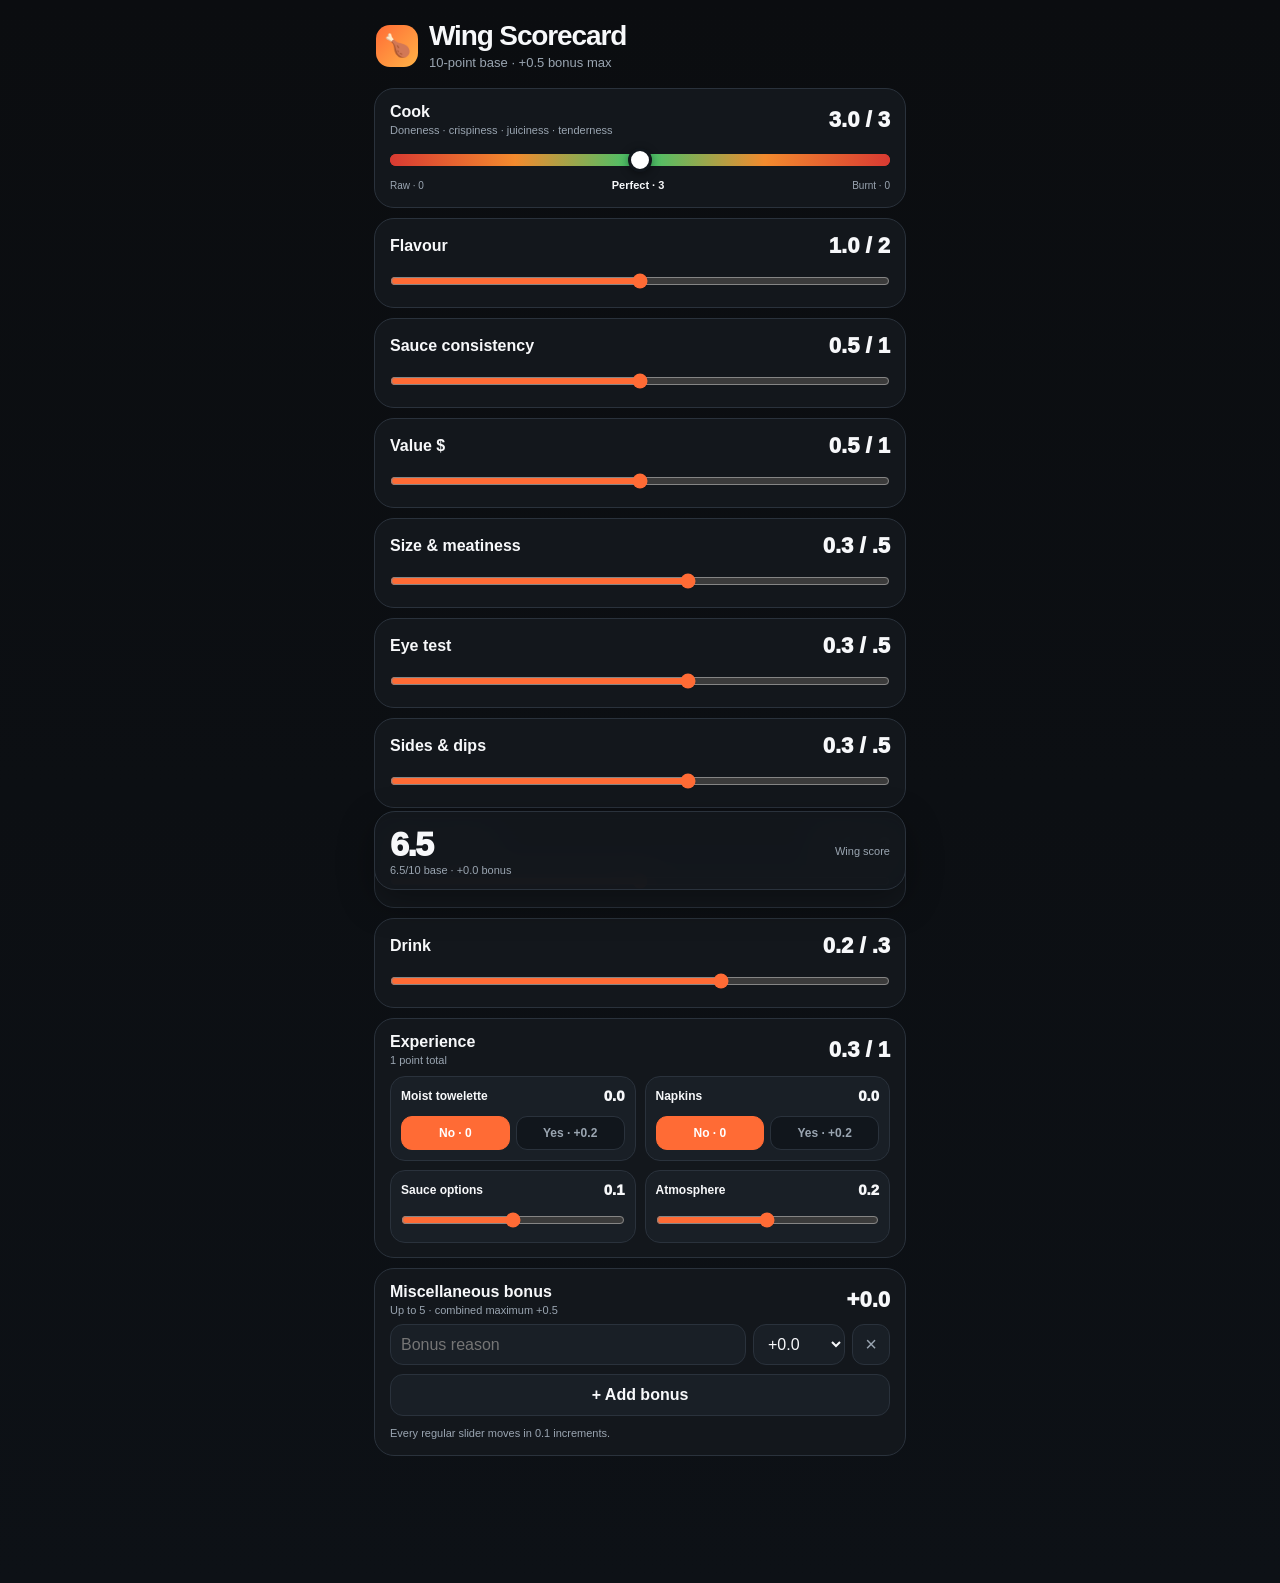
==== commit 287ba029: "Rename sauce selection to sauce options" ====
--- a/wing-scorecard/index.html
+++ b/wing-scorecard/index.html
@@ -29,7 +29,7 @@
 <div class="card"><div class="topline"><div><div class="label">Experience</div><div class="hint">1 point total</div></div><div class="num"><span id="experienceScore">0.3</span> / 1</div></div><div class="grid">
 <div class="mini"><div class="topline"><div class="label">Moist towelette</div><div class="num" id="towScore">0.0</div></div><div class="binary" data-binary="tow"><button type="button" class="active" data-value="0">No · 0</button><button type="button" data-value=".2">Yes · +0.2</button></div></div>
 <div class="mini"><div class="topline"><div class="label">Napkins</div><div class="num" id="napScore">0.0</div></div><div class="binary" data-binary="nap"><button type="button" class="active" data-value="0">No · 0</button><button type="button" data-value=".2">Yes · +0.2</button></div></div>
-<div class="mini"><div class="topline"><div class="label">Sauce selection</div><div class="num" id="selectionScore">0.1</div></div><input id="selection" type="range" min="0" max=".2" step=".1" value=".1"></div>
+<div class="mini"><div class="topline"><div class="label">Sauce options</div><div class="num" id="selectionScore">0.1</div></div><input id="selection" type="range" min="0" max=".2" step=".1" value=".1"></div>
 <div class="mini"><div class="topline"><div class="label">Atmosphere</div><div class="num" id="atmosphereScore">0.2</div></div><input id="atmosphere" type="range" min="0" max=".4" step=".1" value=".2"></div></div></div>
 <div class="card"><div class="topline"><div><div class="label">Miscellaneous bonus</div><div class="hint">Up to 5 · combined maximum +0.5</div></div><div class="num" id="bonusTotal">+0.0</div></div><div id="bonusList"></div><button class="add" id="addBonusBtn" type="button">+ Add bonus</button><div class="note">Every regular slider moves in 0.1 increments.</div></div>
 <div class="total"><div><div class="final" id="finalScore">6.5</div><div class="detail"><span id="baseScore">6.5</span>/10 base · <span id="bonusDetail">+0.0</span> bonus</div></div><div class="detail">Wing score</div></div>
